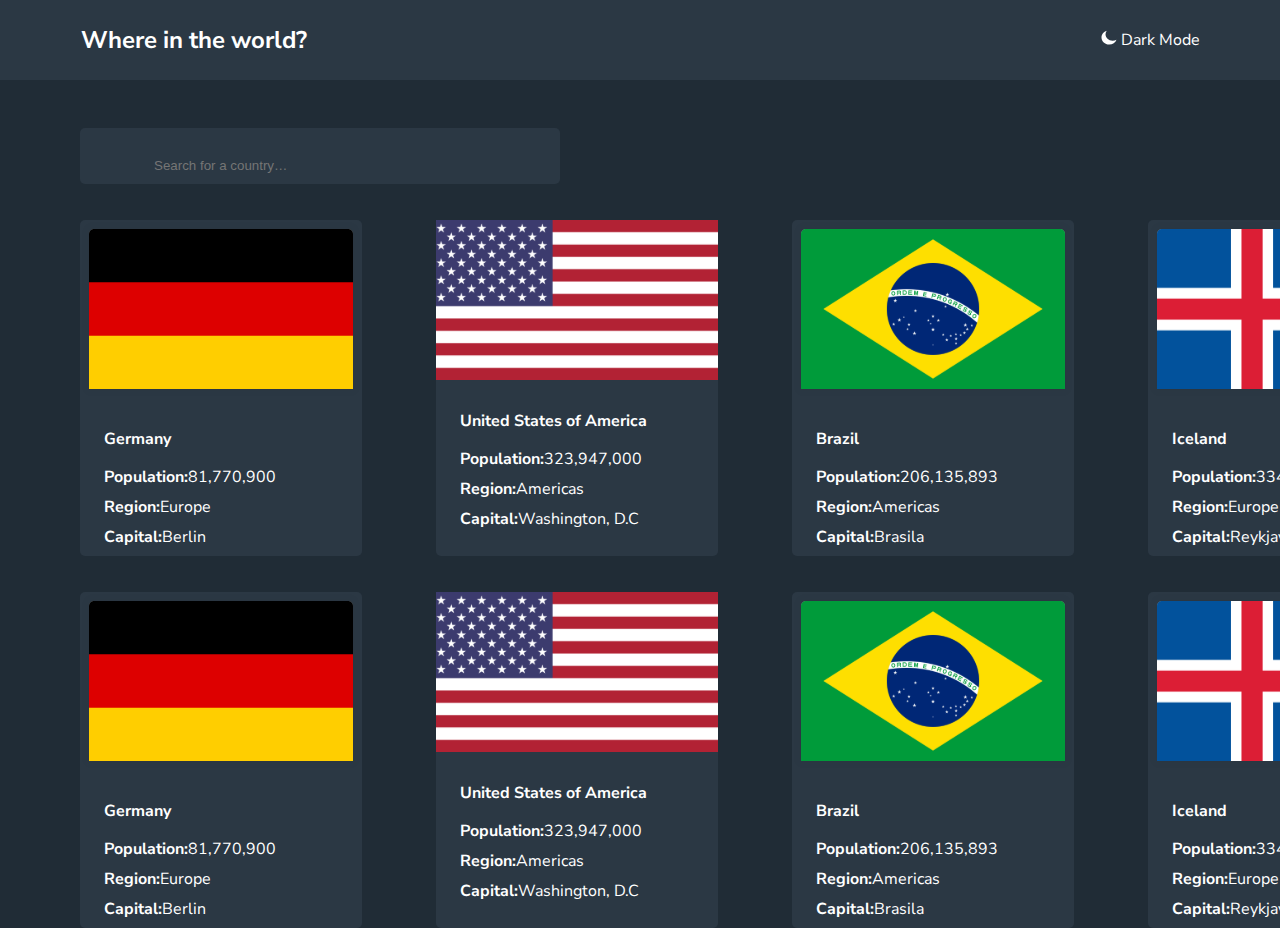
==== index.html @ fbc6ede6 "Hello" ====
<!DOCTYPE html>
<html lang="en">
<head>
    <meta charset="UTF-8">
    <meta name="viewport" content="width=device-width, initial-scale=1.0">
    <link rel="preconnect" href="https://fonts.googleapis.com">
<link rel="preconnect" href="https://fonts.gstatic.com" crossorigin>
<link href="https://fonts.googleapis.com/css2?family=Montserrat:ital,wght@0,100..900;1,100..900&family=Nunito+Sans:ital,opsz,wght@0,6..12,200..1000;1,6..12,200..1000&family=Poppins&family=Roboto&display=swap" rel="stylesheet">

    <title>Document</title>
    <link rel="stylesheet" href="index.css">
</head>
<body>
    <div class="wrapper">
        <nav>
            <h2>Where in the world?</h2>
            <div class="nav">
                <a href="#"><img src="Path.svg" alt=""></a>
                <a href="#">Dark Mode</a>
            </div>
        </nav>
        <input class="input" type="text" placeholder="Search for a country…">



        <div class="cards">

            <div class="card">
                <img class="flag1" src="1280px-Flag_of_Germany.svg.svg" alt="">
                <h4 class="gitler">Germany</h4>
                <p class="popular"><b>Population:</b>81,770,900</p>
                <p class="region"><b>Region:</b>Europe</p>
                <p class="capital"><b>Capital:</b>Berlin</p>
            </div>


            <div class="card">
                <img class="flag2" src="Arra.svg" alt="">
                <h4 class="gitler">United States of America</h4>
                <p class="popular"><b>Population:</b>323,947,000</p>
                <p class="region"><b>Region:</b>Americas</p>
                <p class="capital"><b>Capital:</b>Washington, D.C</p>
            </div>



            <div class="card">
                <img class="flag3" src="Brazil.svg" alt="">
                <h4 class="gitler">Brazil</h4>
                <p class="popular"><b>Population:</b>206,135,893</p>
                <p class="region"><b>Region:</b>Americas</p>
                <p class="capital"><b>Capital:</b>Brasila</p>
            </div>




            <div class="card">
                <img class="flag4" src="island.svg" alt="">
                <h4 class="gitler">Iceland</h4>
                <p class="popular"><b>Population:</b>334,300</p>
                <p class="region"><b>Region:</b>Europe</p>
                <p class="capital"><b>Capital:</b>Reykjavik</p>
            </div>

            
        </div>



        <div class="cardstwo">

            <div class="card">
                <img class="flag1" src="1280px-Flag_of_Germany.svg.svg" alt="">
                <h4 class="gitler">Germany</h4>
                <p class="popular"><b>Population:</b>81,770,900</p>
                <p class="region"><b>Region:</b>Europe</p>
                <p class="capital"><b>Capital:</b>Berlin</p>
            </div>


            <div class="card">
                <img class="flag2" src="Arra.svg" alt="">
                <h4 class="gitler">United States of America</h4>
                <p class="popular"><b>Population:</b>323,947,000</p>
                <p class="region"><b>Region:</b>Americas</p>
                <p class="capital"><b>Capital:</b>Washington, D.C</p>
            </div>



            <div class="card">
                <img class="flag3" src="Brazil.svg" alt="">
                <h4 class="gitler">Brazil</h4>
                <p class="popular"><b>Population:</b>206,135,893</p>
                <p class="region"><b>Region:</b>Americas</p>
                <p class="capital"><b>Capital:</b>Brasila</p>
            </div>




            <div class="card">
                <img class="flag4" src="island.svg" alt="">
                <h4 class="gitler">Iceland</h4>
                <p class="popular"><b>Population:</b>334,300</p>
                <p class="region"><b>Region:</b>Europe</p>
                <p class="capital"><b>Capital:</b>Reykjavik</p>
            </div>

            
        </div>
    </div>
</body>
</html>
---- index.css ----
*{
    margin: 0;
    padding: 0;
    box-sizing: border-box;
}
.wrapper{
    font-family: "Nunito Sans", sans-serif;
}
nav{
    display: flex;
    justify-content: space-between;
    align-items: center;
    background-color: rgb(43, 56, 68);
    width: 100%;
    color: white;
    background-size: cover;
    padding-left: 81px;
    padding-right: 80px;
    height: 80px;
}
.nav a {
    text-decoration: none;
    color: white;
}
.input{
    margin-left: 80px;
    padding-left: 74px;
    padding-top: 18px;
    width: 480px;
    height: 56px;
    background-color: rgb(43, 56, 68);
    border-radius: 5px;
    color: white;
    border: 0;
    margin-top: 48px;
}

.cards{
    display: flex;
    margin-left: 80px;
    margin-right: 80px;
    justify-content: space-between;
    align-items: center;
    gap: 74px;
    margin-top: 36px;
    font-family: "Nunito Sans", sans-serif;
}
.card{
    background-color: rgb(43, 56, 68);
    width: 300px;
    height: 336px;
    border-radius: 5px;
    color: white;

}
body{
    background-color: rgb(32, 44, 54);
}
.card .flag {
    margin-right: 50px;

}
.cardstwo{
    display: flex;
    margin-left: 80px;
    margin-right: 80px;
    justify-content: space-between;
    align-items: center;
    gap: 74px;
    margin-top: 36px;
    font-family: "Nunito Sans", sans-serif;
}
.gitler{
    padding-left: 24px;
    padding-top: 24px;
}
.popular{
    padding-left: 24px;
    padding-top: 16px;
}
.region{
    padding-left: 24px;
    padding-top: 8px;
}
.capital{
    padding-left: 24px;
    padding-top: 8px;
}
@media screen and (min-width:100px) and (max-width:450px){
    .wrapper{
        font-family: "Nunito Sans", sans-serif;
    }
    nav{
        display: flex;
        justify-content: space-between;
        align-items: center;
        background-color: rgb(43, 56, 68);
        width: 600px;
        color: white;
        padding-left: 81px;
        padding-right: 80px;
        height: 80px;
    }
    .nav a {
        text-decoration: none;
        color: white;
    }
    .input{
        margin-left: 80px;
        padding-left: 74px;
        padding-top: 18px;
        width: 480px;
        height: 56px;
        background-color: rgb(43, 56, 68);
        border-radius: 5px;
        color: white;
        border: 0;
        margin-top: 48px;
    }
    
    .cards{
        display: flex;
        margin-left: 80px;
        margin-right: 80px;
        justify-content: space-between;
        align-items: center;
        gap: 74px;
        margin-top: 36px;
        font-family: "Nunito Sans", sans-serif;
        flex-wrap: wrap;
    }
    .card{
        background-color: rgb(43, 56, 68);
        width: 300px;
        height: 336px;
        border-radius: 5px;
        color: white;
    
    }
    body{
        background-color: rgb(32, 44, 54);
    }
    .card .flag {
        margin-right: 50px;
    
    }
    .cardstwo{
        display: flex;
        margin-left: 80px;
        margin-right: 80px;
        justify-content: space-between;
        align-items: center;
        gap: 74px;
        margin-top: 36px;
        font-family: "Nunito Sans", sans-serif;
        flex-wrap: wrap;
    }
    .gitler{
        padding-left: 24px;
        padding-top: 24px;
    }
    .popular{
        padding-left: 24px;
        padding-top: 16px;
    }
    .region{
        padding-left: 24px;
        padding-top: 8px;
    }
    .capital{
        padding-left: 24px;
        padding-top: 8px;
    }
}
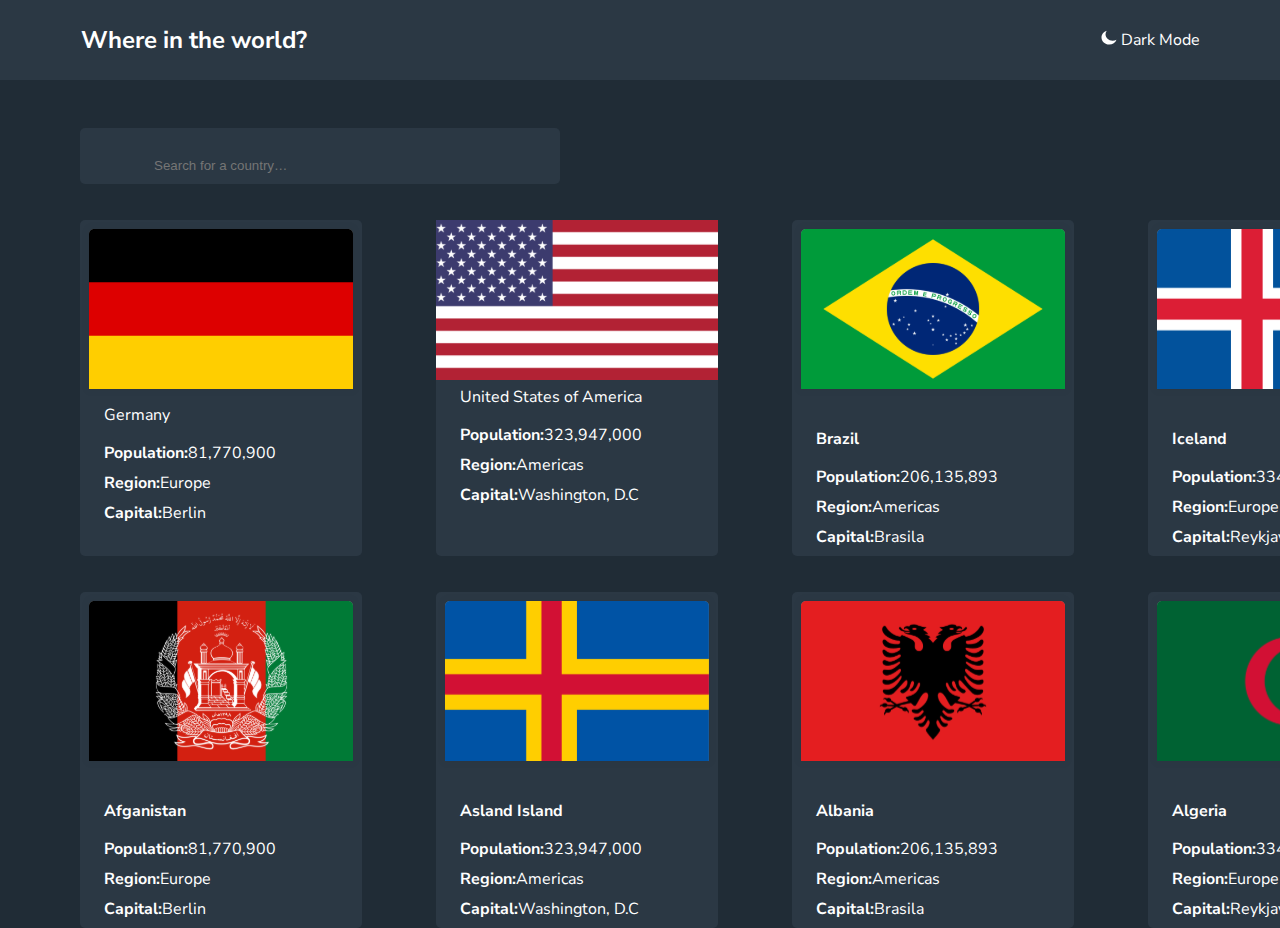
==== commit a9d3f18d: "Hello" ====
--- a/index.html
+++ b/index.html
@@ -27,7 +27,7 @@
 
             <div class="card">
                 <img class="flag1" src="1280px-Flag_of_Germany.svg.svg" alt="">
-                <h4 class="gitler">Germany</h4>
+                <a class="gitler" href="/worst.html">Germany</a> 
                 <p class="popular"><b>Population:</b>81,770,900</p>
                 <p class="region"><b>Region:</b>Europe</p>
                 <p class="capital"><b>Capital:</b>Berlin</p>
@@ -36,7 +36,7 @@
 
             <div class="card">
                 <img class="flag2" src="Arra.svg" alt="">
-                <h4 class="gitler">United States of America</h4>
+                <a class="gitler" href="/worsttwo.html">United States of America</a>
                 <p class="popular"><b>Population:</b>323,947,000</p>
                 <p class="region"><b>Region:</b>Americas</p>
                 <p class="capital"><b>Capital:</b>Washington, D.C</p>
@@ -71,8 +71,8 @@
         <div class="cardstwo">
 
             <div class="card">
-                <img class="flag1" src="1280px-Flag_of_Germany.svg.svg" alt="">
-                <h4 class="gitler">Germany</h4>
+                <img class="flag1" src="afgan.svg" alt="">
+                <h4 class="gitler">Afganistan</h4>
                 <p class="popular"><b>Population:</b>81,770,900</p>
                 <p class="region"><b>Region:</b>Europe</p>
                 <p class="capital"><b>Capital:</b>Berlin</p>
@@ -80,8 +80,8 @@
 
 
             <div class="card">
-                <img class="flag2" src="Arra.svg" alt="">
-                <h4 class="gitler">United States of America</h4>
+                <img class="flag2" src="Asland.svg" alt="">
+                <h4 class="gitler">Asland Island</h4>
                 <p class="popular"><b>Population:</b>323,947,000</p>
                 <p class="region"><b>Region:</b>Americas</p>
                 <p class="capital"><b>Capital:</b>Washington, D.C</p>
@@ -90,8 +90,8 @@
 
 
             <div class="card">
-                <img class="flag3" src="Brazil.svg" alt="">
-                <h4 class="gitler">Brazil</h4>
+                <img class="flag3" src="Albaniya.svg" alt="">
+                <h4 class="gitler">Albania</h4>
                 <p class="popular"><b>Population:</b>206,135,893</p>
                 <p class="region"><b>Region:</b>Americas</p>
                 <p class="capital"><b>Capital:</b>Brasila</p>
@@ -101,8 +101,8 @@
 
 
             <div class="card">
-                <img class="flag4" src="island.svg" alt="">
-                <h4 class="gitler">Iceland</h4>
+                <img class="flag4" src="Algeria.svg" alt="">
+                <h4 class="gitler">Algeria</h4>
                 <p class="popular"><b>Population:</b>334,300</p>
                 <p class="region"><b>Region:</b>Europe</p>
                 <p class="capital"><b>Capital:</b>Reykjavik</p>
--- a/index.css
+++ b/index.css
@@ -73,6 +73,13 @@
 .gitler{
     padding-left: 24px;
     padding-top: 24px;
+    text-decoration: none;
+    color: white;
+
+}
+.gitler a {
+    text-decoration: none;
+    color: white;
 }
 .popular{
     padding-left: 24px;
@@ -158,6 +165,8 @@
     .gitler{
         padding-left: 24px;
         padding-top: 24px;
+        text-decoration: none;
+        color: white;
     }
     .popular{
         padding-left: 24px;
@@ -171,6 +180,7 @@
         padding-left: 24px;
         padding-top: 8px;
     }
+    
 }
 
 
